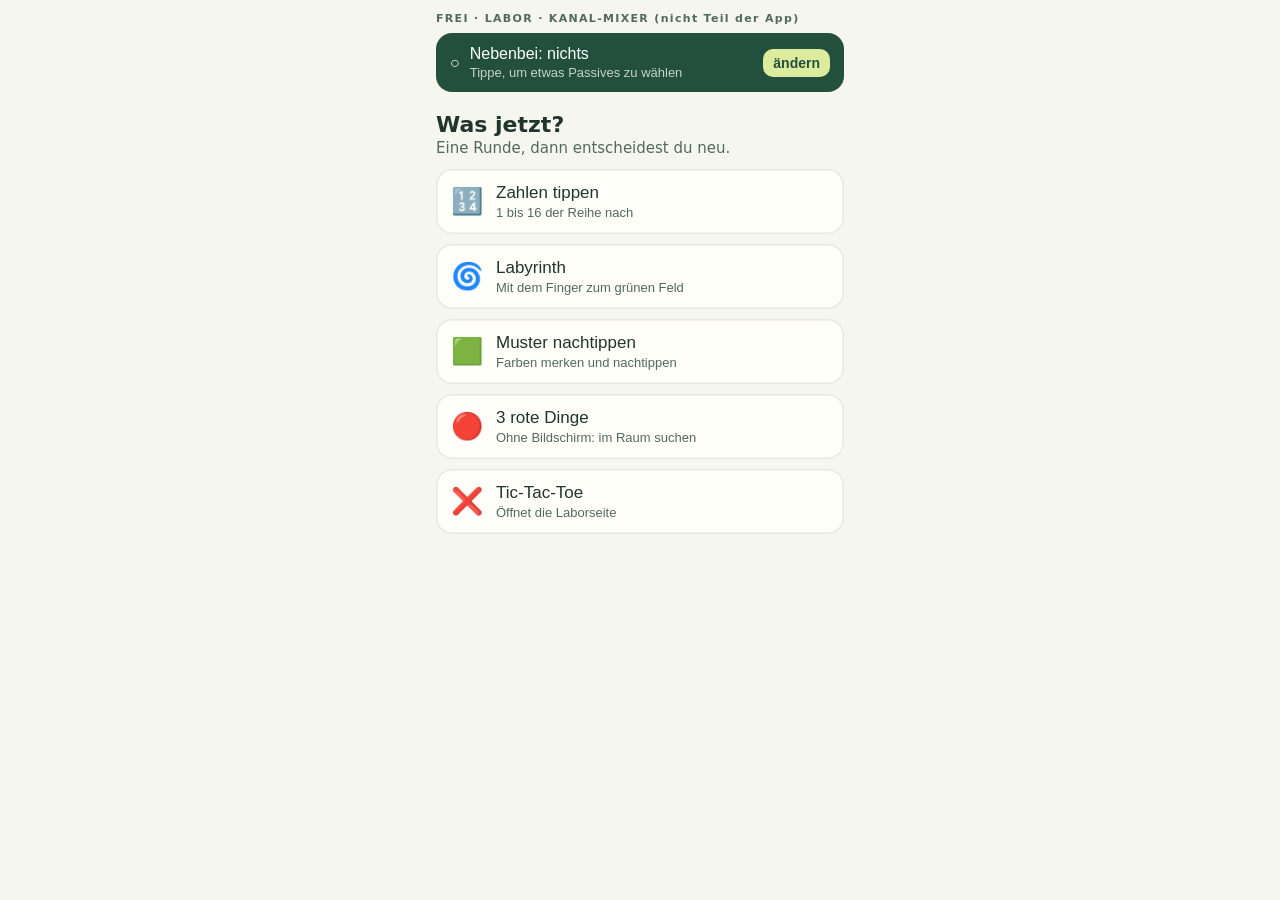
==== lab/mixer.html @ c33e266f "Labor: Kanal-Mixer (passiver Kanal fest wählbar, 4 neue aktive Übungen + Sperrregeln) Co-Authored-By" ====
<!doctype html>
<html lang="de"><head><meta charset="utf-8">
<meta name="viewport" content="width=device-width, initial-scale=1, viewport-fit=cover">
<meta name="theme-color" content="#f5f7ef">
<title>FREI Labor · Kanal-Mixer</title>
<style>
:root{--bg:#f5f7ef;--ink:#1f352d;--muted:#52695e;--primary:#234f3d;--lime:#dceb9d;--surface:#fffef9;--line:#e5e9df}
*{box-sizing:border-box;-webkit-tap-highlight-color:transparent}
html,body{margin:0;background:var(--bg);color:var(--ink);font-family:-apple-system,system-ui,"Segoe UI",sans-serif;overscroll-behavior:none}
main{max-width:440px;margin:0 auto;padding:12px 16px calc(20px + env(safe-area-inset-bottom));min-height:100dvh;display:flex;flex-direction:column}
.note{font-size:11px;letter-spacing:.12em;color:var(--muted);font-weight:600}
.pbar{position:sticky;top:0;z-index:5;background:var(--bg);padding:8px 0 10px}
.pbtn{width:100%;display:flex;align-items:center;gap:10px;border:0;border-radius:16px;background:var(--primary);color:#fff;padding:12px 14px;font-size:16px;text-align:left}
.pbtn .lbl{flex:1}.pbtn .lbl small{display:block;opacity:.75;font-size:13px;margin-top:2px}
.pbtn .chg{background:var(--lime);color:var(--primary);border-radius:10px;padding:6px 10px;font-weight:600;font-size:14px}
h1{font-size:22px;margin:10px 0 2px}
.sub{color:var(--muted);margin:0 0 12px;font-size:15px}
.list{display:grid;gap:10px}
.card{border:0;border-radius:16px;background:var(--surface);box-shadow:inset 0 0 0 1.5px var(--line);padding:14px;text-align:left;font-size:17px;color:var(--ink);display:flex;gap:12px;align-items:center}
.card .ic{font-size:26px;width:34px;text-align:center}.card small{display:block;color:var(--muted);font-size:13px;margin-top:2px}
.card[disabled]{opacity:.4}
.stage{flex:1;display:flex;flex-direction:column}
.grid4{display:grid;grid-template-columns:repeat(4,1fr);gap:8px}
.num{aspect-ratio:1;border:0;border-radius:14px;background:var(--surface);box-shadow:inset 0 0 0 1.5px var(--line);font-size:26px;font-weight:650;color:var(--primary)}
.num.ok{background:var(--lime);color:#7d9a86}
.shake{animation:sh .25s}@keyframes sh{25%{transform:translateX(-4px)}75%{transform:translateX(4px)}}
.maze{display:grid;gap:0;touch-action:none;user-select:none;border-radius:12px;overflow:hidden;background:var(--primary);padding:4px}
.mc{aspect-ratio:1;background:var(--surface)}.mc.w{background:var(--primary)}.mc.g{background:var(--lime)}.mc.p{background:var(--surface);position:relative}
.mc.p::after{content:"";position:absolute;inset:18%;border-radius:50%;background:var(--primary)}.mc.t{background:#eef3e6}
.simon{display:grid;grid-template-columns:1fr 1fr;gap:12px;aspect-ratio:1}
.pad{border:0;border-radius:22px;opacity:.55;transition:opacity .1s,transform .1s}.pad.on{opacity:1;transform:scale(.97)}
.big{font-size:20px;text-align:center;margin:14px 0;min-height:28px}
.actions{display:flex;gap:8px;margin-top:auto;padding-top:14px;flex-wrap:wrap}
.actions button{flex:1;min-width:30%;padding:15px 8px;border-radius:14px;border:0;font-size:16px;font-weight:600}
.pri{background:var(--primary);color:#fff}.sec{background:var(--surface);color:var(--ink);box-shadow:inset 0 0 0 1.5px var(--line)}
.sheet{position:fixed;inset:0;background:rgba(20,40,30,.45);display:none;z-index:20;align-items:flex-end}
.sheet .in{background:var(--bg);width:100%;max-width:440px;margin:0 auto;border-radius:22px 22px 0 0;padding:16px 16px calc(18px + env(safe-area-inset-bottom));max-height:88dvh;overflow:auto}
.sheet h2{margin:4px 0 10px;font-size:19px}
.chips{display:flex;flex-wrap:wrap;gap:8px;margin:8px 0 14px}
.chip{border:0;border-radius:999px;padding:10px 14px;background:var(--surface);box-shadow:inset 0 0 0 1.5px var(--line);font-size:15px;color:var(--ink)}
.chip.on{background:var(--primary);color:#fff;box-shadow:none}
.howto{background:var(--surface);border-radius:14px;padding:12px;box-shadow:inset 0 0 0 1.5px var(--line);font-size:15px;line-height:1.4}
.warn{font-size:13px;color:#8a5a2b;margin-top:6px}
</style></head>
<body><main>
<div class="note">FREI · LABOR · KANAL-MIXER (nicht Teil der App)</div>
<div class="pbar"><button class="pbtn" id="pbtn"><span id="picon">○</span><span class="lbl"><span id="pname">Nebenbei: nichts</span><small id="phow">Tippe, um etwas Passives zu wählen</small></span><span class="chg">ändern</span></button></div>
<div class="stage" id="stage"></div>
</main>

<div class="sheet" id="sheet"><div class="in">
<h2>Was läuft nebenher?</h2>
<div class="chips" id="groups"></div>
<div class="chips" id="items"></div>
<div class="howto" id="howto">Wähle oben eine Gruppe.</div>
<div id="extra"></div>
<div class="actions"><button class="pri" id="sheetok">Fertig</button></div>
</div></div>

<audio id="audio" loop></audio>
<script>
const $=id=>document.getElementById(id);
/* ---------- PASSIV ---------- */
const PASSIVE={
 none:{ic:'○',name:'Nichts',items:{none:{n:'Nichts nebenher',h:'Nur die aktive Übung.'}}},
 ears:{ic:'👂',name:'Ohren',uses:['ears'],items:{
   music:{n:'Eigene Musik',h:'Wähle unten ein Lied von deinem Handy. Es läuft in Schleife.'},
   noise:{n:'Ruhiges Rauschen',h:'Gleichmäßiges, tiefes Rauschen. Lautstärke am Handy einstellen.'},
   story:{n:'Hörgeschichte',h:'Kommt später – Inhalte müssen erst geprüft werden.',na:1}}},
 hand:{ic:'✋',name:'Freie Hand',uses:['hand2'],items:{
   touch:{n:'Etwas abtasten',h:'Nimm etwas aus der Tasche. Fühl: Wo ist es rau, wo glatt, wo kalt?'},
   squeeze:{n:'Kneten / Ball',h:'Etwas Weiches in die Hand und langsam drücken und loslassen.'},
   coin:{n:'Münze/Stift drehen',h:'Münze oder Stift zwischen den Fingern drehen.'},
   tap:{n:'Finger an Daumen',h:'Zeigefinger, Mittelfinger, Ring, Kleiner – nacheinander an den Daumen. Und zurück.'},
   fist:{n:'Faust & lösen',h:'Faust langsam schließen, kurz halten, ganz öffnen.'}}},
 sit:{ic:'🦵',name:'Füße (sitzend)',uses:['legs'],items:{
   heels:{n:'Fersen heben',h:'Fersen hoch, Zehen bleiben am Boden. Langsam runter.'},
   press:{n:'Füße in den Boden',h:'Beide Füße fest in den Boden drücken, 10 Sek. halten, lösen.'},
   toes:{n:'Zehen krallen',h:'Zehen einkrallen, halten, wieder spreizen.'},
   knees:{n:'Knie zusammendrücken',h:'Knie gegeneinander drücken, 10 Sek., lösen.'},
   legs:{n:'Beine strecken',h:'Abwechselnd ein Bein strecken, kurz halten, absetzen.'}}},
 stand:{ic:'🚶',name:'Stehen/Gehen',uses:['walk'],items:{
   pace:{n:'5 vor, 5 zurück',h:'5 Schritte vor, 5 zurück. Nur wenn der Weg frei ist.'},
   rock:{n:'Auf Zehen wippen',h:'Langsam auf die Zehen, wieder runter.'},
   shift:{n:'Gewicht verlagern',h:'Gewicht langsam von links nach rechts.'}}},
 mouth:{ic:'👄',name:'Mund',uses:['mouth'],items:{
   water:{n:'Wasser schluckweise',h:'Kleine Schlucke Wasser, langsam.'},
   gum:{n:'Kaugummi',h:'Kaugummi kauen, bewusst langsam.'}}}
};
let pg='none',pi='none';
/* ---------- AKTIV ---------- */
const ACTIVE=[
 {id:'nums',ic:'🔢',n:'Zahlen tippen',d:'1 bis 16 der Reihe nach',needs:['eyes']},
 {id:'maze',ic:'🌀',n:'Labyrinth',d:'Mit dem Finger zum grünen Feld',needs:['eyes']},
 {id:'simon',ic:'🟩',n:'Muster nachtippen',d:'Farben merken und nachtippen',needs:['eyes','focus']},
 {id:'red',ic:'🔴',n:'3 rote Dinge',d:'Ohne Bildschirm: im Raum suchen',needs:[]},
 {id:'ttt',ic:'❌',n:'Tic-Tac-Toe',d:'Öffnet die Laborseite',needs:['eyes','turns']}
];
function blockedReason(a){
  if(pg==='stand'&&a.needs.includes('eyes')&&!a.needs.includes('turns'))return 'Beim Gehen nicht – zu viel Hinschauen';
  if(pg==='ears'&&pi==='story'&&a.needs.includes('focus'))return 'Nicht mit Hörgeschichte';
  return '';
}
/* ---------- Passiv-Sheet ---------- */
function renderPassive(){
  const g=PASSIVE[pg],it=g.items[pi];
  $('picon').textContent=g.ic;$('pname').textContent='Nebenbei: '+(pg==='none'?'nichts':it.n);
  $('phow').textContent=pg==='none'?'Tippe, um etwas Passives zu wählen':it.h;
}
function renderSheet(){
  $('groups').innerHTML='';Object.entries(PASSIVE).forEach(([k,g])=>{const b=document.createElement('button');b.className='chip'+(k===pg?' on':'');b.textContent=g.ic+' '+g.name;
    b.onclick=()=>{pg=k;pi=Object.keys(g.items).find(x=>!g.items[x].na);applyAudio();renderSheet()};$('groups').appendChild(b)});
  const g=PASSIVE[pg];$('items').innerHTML='';
  Object.entries(g.items).forEach(([k,it])=>{const b=document.createElement('button');b.className='chip'+(k===pi?' on':'');b.textContent=it.n;b.disabled=!!it.na;if(it.na)b.style.opacity=.4;
    b.onclick=()=>{pi=k;applyAudio();renderSheet()};$('items').appendChild(b)});
  $('howto').textContent=g.items[pi].h;
  const ex=$('extra');ex.innerHTML='';
  if(pg==='ears'&&pi==='music'){const f=document.createElement('input');f.type='file';f.accept='audio/*';f.style.marginTop='10px';
    f.onchange=()=>{if(f.files[0]){const a=$('audio');a.src=URL.createObjectURL(f.files[0]);a.play().catch(()=>{})}};ex.appendChild(f)}
  if(pg==='stand')ex.innerHTML='<div class="warn">Beim Gehen sind nur Übungen ohne Dauer-Hinschauen frei.</div>';
  renderPassive();
}
$('pbtn').onclick=()=>{renderSheet();$('sheet').style.display='flex'};
$('sheetok').onclick=()=>{$('sheet').style.display='none';showMenu()};
$('sheet').onclick=e=>{if(e.target.id==='sheet')$('sheetok').onclick()};
/* Rauschen per WebAudio */
let actx,noiseNode;
function applyAudio(){
  const a=$('audio');if(!(pg==='ears'&&pi==='music'))a.pause();
  if(pg==='ears'&&pi==='noise'){if(!actx)actx=new (window.AudioContext||window.webkitAudioContext)();
    if(!noiseNode){const len=actx.sampleRate*4,buf=actx.createBuffer(1,len,actx.sampleRate),d=buf.getChannelData(0);let last=0;
      for(let i=0;i<len;i++){const w=Math.random()*2-1;last=(last+0.02*w)/1.02;d[i]=last*3.2}
      noiseNode=actx.createBufferSource();noiseNode.buffer=buf;noiseNode.loop=true;const gn=actx.createGain();gn.gain.value=.5;noiseNode.connect(gn).connect(actx.destination);noiseNode.start()}
    actx.resume()}
  else if(noiseNode){noiseNode.stop();noiseNode=null}
}
/* ---------- Aktiv: Menü & Runden ---------- */
const stage=$('stage');let cur=null;
function showMenu(){cur=null;stage.innerHTML='<h1>Was jetzt?</h1><p class="sub">Eine Runde, dann entscheidest du neu.</p><div class="list" id="alist"></div>';
  ACTIVE.forEach(a=>{const r=blockedReason(a),b=document.createElement('button');b.className='card';b.disabled=!!r;
    b.innerHTML=`<span class="ic">${a.ic}</span><span>${a.n}<small>${r||a.d}</small></span>`;b.onclick=()=>run(a.id);$('alist').appendChild(b)})}
function endRound(text){const act=document.createElement('div');stage.querySelector('.big').textContent=text;
  act.className='actions';act.innerHTML='<button class="sec" id="e1">Reicht</button><button class="sec" id="e2">Was anderes</button><button class="pri" id="e3">Noch eine Runde</button>';
  stage.appendChild(act);$('e1').onclick=()=>{stage.innerHTML='<div class="big" style="margin:auto">Okay. Gut, dass du hier warst.</div>'};$('e2').onclick=showMenu;$('e3').onclick=()=>run(cur)}
function head(t,s){stage.innerHTML=`<h1>${t}</h1><p class="sub">${s}</p>`}
function run(id){cur=id;({nums,maze,simon,red,ttt})[id]()}
/* Zahlen 1-16 */
function nums(){head('Zahlen tippen','Tippe 1 bis 16 der Reihe nach. Ohne Zeitdruck.');
  const g=document.createElement('div');g.className='grid4';const arr=[...Array(16)].map((_,i)=>i+1).sort(()=>Math.random()-.5);let next=1;
  arr.forEach(n=>{const b=document.createElement('button');b.className='num';b.textContent=n;b.onclick=()=>{if(n===next){b.classList.add('ok');next++;if(next>16)endRound('Geschafft.')}else{b.classList.remove('shake');void b.offsetWidth;b.classList.add('shake')}};g.appendChild(b)});
  stage.appendChild(g);const m=document.createElement('div');m.className='big';stage.appendChild(m)}
/* Labyrinth */
function maze(){head('Labyrinth','Zieh den Punkt mit dem Finger zum grünen Feld.');
  const W=9,H=11,cells=Array(W*H).fill(1),idx=(x,y)=>y*W+x;
  (function carve(x,y){cells[idx(x,y)]=0;[[2,0],[-2,0],[0,2],[0,-2]].sort(()=>Math.random()-.5).forEach(([dx,dy])=>{const nx=x+dx,ny=y+dy;if(nx>0&&ny>0&&nx<W-1&&ny<H-1&&cells[idx(nx,ny)]){cells[idx(x+dx/2,y+dy/2)]=0;carve(nx,ny)}})})(1,1);
  const goal=idx(W-2,H-2);let pos=idx(1,1);const el=document.createElement('div');el.className='maze';el.style.gridTemplateColumns=`repeat(${W},1fr)`;
  const draw=()=>{el.innerHTML='';cells.forEach((c,i)=>{const d=document.createElement('div');d.className='mc'+(c?' w':'')+(i===goal?' g':'')+(i===pos?' p':'');d.dataset.i=i;el.appendChild(d)})};draw();
  let done=false;const tryMove=t=>{if(done||!t||t.dataset.i===undefined)return;const i=+t.dataset.i,dx=Math.abs(i%W-pos%W),dy=Math.abs(((i/W)|0)-((pos/W)|0));
    if(!cells[i]&&dx+dy===1){pos=i;draw();if(pos===goal){done=true;endRound('Angekommen.')}}};
  el.addEventListener('pointerdown',e=>{el.setPointerCapture(e.pointerId);tryMove(document.elementFromPoint(e.clientX,e.clientY))});
  el.addEventListener('pointermove',e=>{if(e.buttons||e.pointerType==='touch')tryMove(document.elementFromPoint(e.clientX,e.clientY))});
  stage.appendChild(el);const m=document.createElement('div');m.className='big';stage.appendChild(m)}
/* Muster nachtippen */
function simon(){head('Muster nachtippen','Schau zu, dann tippe die Farben in derselben Reihenfolge.');
  const cols=['#3f8f6b','#d9b44a','#c96a5a','#5a7fc9'],box=document.createElement('div');box.className='simon';const pads=cols.map((c,i)=>{const b=document.createElement('button');b.className='pad';b.style.background=c;box.appendChild(b);return b});
  stage.appendChild(box);const m=document.createElement('div');m.className='big';stage.appendChild(m);
  let seq=[],inp=0,lock=true,len=3;const flash=(i,ms=420)=>new Promise(r=>{pads[i].classList.add('on');setTimeout(()=>{pads[i].classList.remove('on');setTimeout(r,180)},ms)});
  const show=async()=>{lock=true;m.textContent='Schau zu …';await new Promise(r=>setTimeout(r,500));for(const i of seq)await flash(i);m.textContent='Du bist dran.';inp=0;lock=false};
  const newSeq=()=>{seq=[...Array(len)].map(()=>Math.floor(Math.random()*4));show()};
  pads.forEach((p,i)=>p.onclick=async()=>{if(lock)return;flash(i,200);if(i!==seq[inp]){lock=true;m.textContent='Fast. Nochmal dasselbe.';setTimeout(show,900);return}
    if(++inp===seq.length){lock=true;if(len>=5){endRound('Schön gemerkt.')}else{len++;m.textContent='Gut. Eins mehr.';setTimeout(newSeq,800)}}});
  newSeq()}
/* 3 rote Dinge */
function red(){const colors=['rote','blaue','grüne','runde','eckige'];const c=colors[Math.floor(Math.random()*colors.length)];
  head(`3 ${c} Dinge`,'Leg das Handy kurz weg. Schau dich um und finde drei.');
  const g=document.createElement('div');g.className='list';let n=0;
  [1,2,3].forEach(k=>{const b=document.createElement('button');b.className='card';b.innerHTML=`<span class="ic">○</span><span>Ding ${k}</span>`;b.onclick=()=>{if(b.dataset.ok)return;b.dataset.ok=1;b.querySelector('.ic').textContent='✓';if(++n===3)endRound('Alle drei gefunden.')};g.appendChild(b)});
  stage.appendChild(g);const m=document.createElement('div');m.className='big';stage.appendChild(m)}
function ttt(){location.href='tictactoe.html'}
renderPassive();showMenu();
</script></body></html>
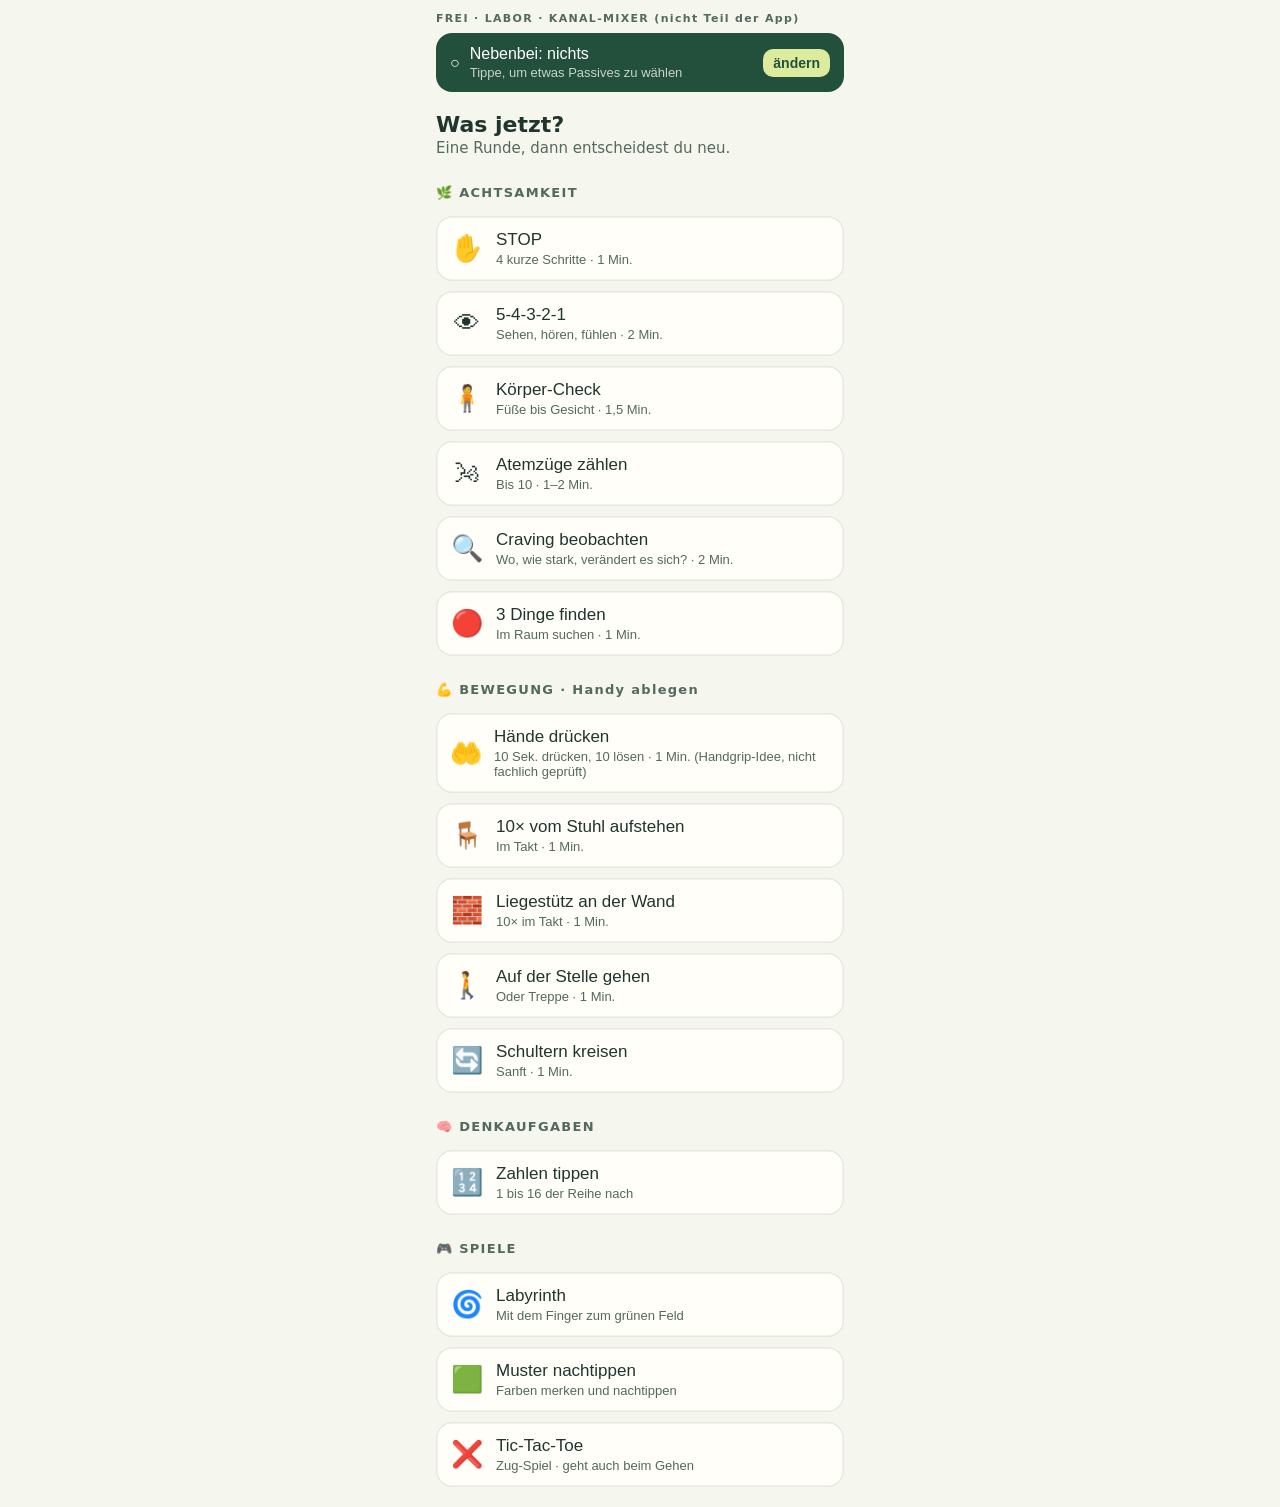
==== commit 635a0925: "Labor-Mixer: 4 Richtungen, Achtsamkeit (6) + Bewegung (5) mit Ton-Takt, Atem-Ton, Kanal-Regeln Co-Au" ====
--- a/lab/mixer.html
+++ b/lab/mixer.html
@@ -33,6 +33,12 @@
 .actions{display:flex;gap:8px;margin-top:auto;padding-top:14px;flex-wrap:wrap}
 .actions button{flex:1;min-width:30%;padding:15px 8px;border-radius:14px;border:0;font-size:16px;font-weight:600}
 .pri{background:var(--primary);color:#fff}.sec{background:var(--surface);color:var(--ink);box-shadow:inset 0 0 0 1.5px var(--line)}
+.sec-h{font-size:13px;letter-spacing:.1em;color:var(--muted);font-weight:700;margin:16px 0 6px}
+.pace{flex:1;display:flex;flex-direction:column;align-items:center;justify-content:center;text-align:center;border-radius:22px;background:var(--primary);color:#fff;padding:20px;min-height:52dvh}
+.pace .t{font-size:46px;font-weight:700;line-height:1.1}.pace .c{font-size:80px;font-weight:700;margin-top:10px;font-variant-numeric:tabular-nums}.pace .s{opacity:.75;margin-top:8px;font-size:16px}
+.step{flex:1;display:flex;flex-direction:column;justify-content:center;text-align:center;font-size:26px;line-height:1.3;padding:10px}
+.step small{display:block;font-size:16px;color:var(--muted);margin-top:12px}
+.tapbig{width:100%;aspect-ratio:1.6;border:0;border-radius:22px;background:var(--lime);color:var(--primary);font-size:64px;font-weight:700}
 .sheet{position:fixed;inset:0;background:rgba(20,40,30,.45);display:none;z-index:20;align-items:flex-end}
 .sheet .in{background:var(--bg);width:100%;max-width:440px;margin:0 auto;border-radius:22px 22px 0 0;padding:16px 16px calc(18px + env(safe-area-inset-bottom));max-height:88dvh;overflow:auto}
 .sheet h2{margin:4px 0 10px;font-size:19px}
@@ -66,6 +72,7 @@
  ears:{ic:'👂',name:'Ohren',uses:['ears'],items:{
    music:{n:'Eigene Musik',h:'Wähle unten ein Lied von deinem Handy. Es läuft in Schleife.'},
    noise:{n:'Ruhiges Rauschen',h:'Gleichmäßiges, tiefes Rauschen. Lautstärke am Handy einstellen.'},
+   breath:{n:'Atem-Ton',h:'Ein Klang wird lauter (einatmen) und leiser (ausatmen). Einfach mitatmen, nicht hinschauen.'},
    story:{n:'Hörgeschichte',h:'Kommt später – Inhalte müssen erst geprüft werden.',na:1}}},
  hand:{ic:'✋',name:'Freie Hand',uses:['hand2'],items:{
    touch:{n:'Etwas abtasten',h:'Nimm etwas aus der Tasche. Fühl: Wo ist es rau, wo glatt, wo kalt?'},
@@ -89,16 +96,29 @@
 };
 let pg='none',pi='none';
 /* ---------- AKTIV ---------- */
+const DIRS={achts:'🌿 ACHTSAMKEIT',beweg:'💪 BEWEGUNG · Handy ablegen',denk:'🧠 DENKAUFGABEN',spiel:'🎮 SPIELE'};
 const ACTIVE=[
- {id:'nums',ic:'🔢',n:'Zahlen tippen',d:'1 bis 16 der Reihe nach',needs:['eyes']},
- {id:'maze',ic:'🌀',n:'Labyrinth',d:'Mit dem Finger zum grünen Feld',needs:['eyes']},
- {id:'simon',ic:'🟩',n:'Muster nachtippen',d:'Farben merken und nachtippen',needs:['eyes','focus']},
- {id:'red',ic:'🔴',n:'3 rote Dinge',d:'Ohne Bildschirm: im Raum suchen',needs:[]},
- {id:'ttt',ic:'❌',n:'Tic-Tac-Toe',d:'Öffnet die Laborseite',needs:['eyes','turns']}
+ {id:'stop',dir:'achts',ic:'✋',n:'STOP',d:'4 kurze Schritte · 1 Min.'},
+ {id:'sense',dir:'achts',ic:'👁',n:'5-4-3-2-1',d:'Sehen, hören, fühlen · 2 Min.'},
+ {id:'body',dir:'achts',ic:'🧍',n:'Körper-Check',d:'Füße bis Gesicht · 1,5 Min.'},
+ {id:'count',dir:'achts',ic:'🌬',n:'Atemzüge zählen',d:'Bis 10 · 1–2 Min.'},
+ {id:'watch',dir:'achts',ic:'🔍',n:'Craving beobachten',d:'Wo, wie stark, verändert es sich? · 2 Min.'},
+ {id:'red',dir:'achts',ic:'🔴',n:'3 Dinge finden',d:'Im Raum suchen · 1 Min.'},
+ {id:'press',dir:'beweg',ic:'🤲',n:'Hände drücken',d:'10 Sek. drücken, 10 lösen · 1 Min. (Handgrip-Idee, nicht fachlich geprüft)'},
+ {id:'chair',dir:'beweg',ic:'🪑',n:'10× vom Stuhl aufstehen',d:'Im Takt · 1 Min.'},
+ {id:'wall',dir:'beweg',ic:'🧱',n:'Liegestütz an der Wand',d:'10× im Takt · 1 Min.'},
+ {id:'march',dir:'beweg',ic:'🚶',n:'Auf der Stelle gehen',d:'Oder Treppe · 1 Min.'},
+ {id:'shoulder',dir:'beweg',ic:'🔄',n:'Schultern kreisen',d:'Sanft · 1 Min.'},
+ {id:'nums',dir:'denk',ic:'🔢',n:'Zahlen tippen',d:'1 bis 16 der Reihe nach'},
+ {id:'maze',dir:'spiel',ic:'🌀',n:'Labyrinth',d:'Mit dem Finger zum grünen Feld'},
+ {id:'simon',dir:'spiel',ic:'🟩',n:'Muster nachtippen',d:'Farben merken und nachtippen'},
+ {id:'ttt',dir:'spiel',ic:'❌',n:'Tic-Tac-Toe',d:'Zug-Spiel · geht auch beim Gehen',turns:1}
 ];
 function blockedReason(a){
-  if(pg==='stand'&&a.needs.includes('eyes')&&!a.needs.includes('turns'))return 'Beim Gehen nicht – zu viel Hinschauen';
-  if(pg==='ears'&&pi==='story'&&a.needs.includes('focus'))return 'Nicht mit Hörgeschichte';
+  const ears=pg==='ears';
+  if(a.dir==='beweg'&&pg!=='none'&&!(ears&&(pi==='music'||pi==='noise')))return 'Hier passt nebenbei nur Musik oder Rauschen';
+  if(a.dir==='denk'&&(pg==='stand'||(ears&&pi==='story')))return pg==='stand'?'Nicht beim Gehen':'Nicht mit Hörbuch';
+  if(a.dir==='spiel'&&pg==='stand'&&!a.turns)return 'Beim Gehen nur Zug-Spiele';
   return '';
 }
 /* ---------- Passiv-Sheet ---------- */
@@ -123,27 +143,64 @@
 $('pbtn').onclick=()=>{renderSheet();$('sheet').style.display='flex'};
 $('sheetok').onclick=()=>{$('sheet').style.display='none';showMenu()};
 $('sheet').onclick=e=>{if(e.target.id==='sheet')$('sheetok').onclick()};
-/* Rauschen per WebAudio */
-let actx,noiseNode;
+/* Audio */
+let actx,noiseNode,noiseGain,breathNode;
+const ctx=()=>{if(!actx)actx=new (window.AudioContext||window.webkitAudioContext)();actx.resume();return actx};
+function beep(f=660,ms=160){try{const c=ctx(),o=c.createOscillator(),g=c.createGain();o.frequency.value=f;g.gain.setValueAtTime(.0001,c.currentTime);g.gain.exponentialRampToValueAtTime(.25,c.currentTime+.02);g.gain.exponentialRampToValueAtTime(.0001,c.currentTime+ms/1000);o.connect(g).connect(c.destination);o.start();o.stop(c.currentTime+ms/1000+.05)}catch(e){}}
+function duck(on){$('audio').volume=on?.12:1;if(noiseGain)noiseGain.gain.value=on?.08:.5}
 function applyAudio(){
   const a=$('audio');if(!(pg==='ears'&&pi==='music'))a.pause();
   if(pg==='ears'&&pi==='noise'){if(!actx)actx=new (window.AudioContext||window.webkitAudioContext)();
-    if(!noiseNode){const len=actx.sampleRate*4,buf=actx.createBuffer(1,len,actx.sampleRate),d=buf.getChannelData(0);let last=0;
+    if(!noiseNode){noiseGain=actx.createGain();noiseGain.gain.value=.5;const len=actx.sampleRate*4,buf=actx.createBuffer(1,len,actx.sampleRate),d=buf.getChannelData(0);let last=0;
       for(let i=0;i<len;i++){const w=Math.random()*2-1;last=(last+0.02*w)/1.02;d[i]=last*3.2}
-      noiseNode=actx.createBufferSource();noiseNode.buffer=buf;noiseNode.loop=true;const gn=actx.createGain();gn.gain.value=.5;noiseNode.connect(gn).connect(actx.destination);noiseNode.start()}
+      noiseNode=actx.createBufferSource();noiseNode.buffer=buf;noiseNode.loop=true;noiseNode.connect(noiseGain).connect(actx.destination);noiseNode.start()}
     actx.resume()}
   else if(noiseNode){noiseNode.stop();noiseNode=null}
+  if(pg==='ears'&&pi==='breath'){if(!breathNode){const c=ctx(),o=c.createOscillator(),g=c.createGain(),l=c.createOscillator(),lg=c.createGain();
+      o.frequency.value=196;g.gain.value=.12;l.frequency.value=1/10;lg.gain.value=.11;l.connect(lg).connect(g.gain);o.connect(g).connect(c.destination);o.start();l.start();breathNode=[o,l]}}
+  else if(breathNode){breathNode.forEach(n=>n.stop());breathNode=null}
 }
 /* ---------- Aktiv: Menü & Runden ---------- */
 const stage=$('stage');let cur=null;
-function showMenu(){cur=null;stage.innerHTML='<h1>Was jetzt?</h1><p class="sub">Eine Runde, dann entscheidest du neu.</p><div class="list" id="alist"></div>';
-  ACTIVE.forEach(a=>{const r=blockedReason(a),b=document.createElement('button');b.className='card';b.disabled=!!r;
-    b.innerHTML=`<span class="ic">${a.ic}</span><span>${a.n}<small>${r||a.d}</small></span>`;b.onclick=()=>run(a.id);$('alist').appendChild(b)})}
+function showMenu(){if(typeof clearT==='function')clearT();cur=null;stage.innerHTML='<h1>Was jetzt?</h1><p class="sub">Eine Runde, dann entscheidest du neu.</p><div class="list" id="alist"></div>';
+  Object.entries(DIRS).forEach(([dk,dn])=>{const h=document.createElement('div');h.className='sec-h';h.textContent=dn;$('alist').appendChild(h);
+  ACTIVE.filter(a=>a.dir===dk).forEach(a=>{const r=blockedReason(a),b=document.createElement('button');b.className='card';b.disabled=!!r;
+    b.innerHTML=`<span class="ic">${a.ic}</span><span>${a.n}<small>${r||a.d}</small></span>`;b.onclick=()=>run(a.id);$('alist').appendChild(b)})})}
 function endRound(text){const act=document.createElement('div');stage.querySelector('.big').textContent=text;
   act.className='actions';act.innerHTML='<button class="sec" id="e1">Reicht</button><button class="sec" id="e2">Was anderes</button><button class="pri" id="e3">Noch eine Runde</button>';
   stage.appendChild(act);$('e1').onclick=()=>{stage.innerHTML='<div class="big" style="margin:auto">Okay. Gut, dass du hier warst.</div>'};$('e2').onclick=showMenu;$('e3').onclick=()=>run(cur)}
 function head(t,s){stage.innerHTML=`<h1>${t}</h1><p class="sub">${s}</p>`}
-function run(id){cur=id;({nums,maze,simon,red,ttt})[id]()}
+let timers=[];const clearT=()=>{timers.forEach(clearTimeout);timers=[];duck(false)};
+function run(id){clearT();cur=id;({nums,maze,simon,red,ttt,stop,sense,body,count,watch,press,chair,wall,march,shoulder})[id]()}
+function steps(list,endText){/* list: [{t,s,sec?}] – sec: auto weiter, sonst Knopf */let i=0;const box=document.createElement('div');box.className='step';stage.appendChild(box);
+  const m=document.createElement('div');m.className='big';const act=document.createElement('div');act.className='actions';act.innerHTML='<button class="pri" id="nx">Weiter</button>';stage.appendChild(m);stage.appendChild(act);
+  const show=()=>{clearT();if(i>=list.length){act.remove();box.innerHTML='';return endRound(endText)}const st=list[i];if(st.duck)duck(true);
+    box.innerHTML=st.t+(st.s?'<small>'+st.s+'</small>':'');if(st.sec)timers.push(setTimeout(()=>{i++;show()},st.sec*1000))};
+  $('nx').onclick=()=>{i++;show()};show()}
+function pacer(title,seq,rounds,endText){/* seq: [{t,sec}] */const box=document.createElement('div');box.className='pace';box.innerHTML='<div class="t"></div><div class="c"></div><div class="s"></div>';
+  stage.appendChild(box);const m=document.createElement('div');m.className='big';stage.appendChild(m);const act=document.createElement('div');act.className='actions';act.innerHTML='<button class="sec" id="pstop">Stopp</button>';stage.appendChild(act);
+  let r=0,k=0,left=0;const tick=()=>{if(left<=0){if(k>=seq.length){k=0;r++}if(r>=rounds){act.remove();box.querySelector('.t').textContent='Fertig';box.querySelector('.c').textContent='✓';return endRound(endText)}
+      left=seq[k].sec;box.querySelector('.t').textContent=seq[k].t;beep(k%2?440:660);k++}
+    box.querySelector('.c').textContent=left;box.querySelector('.s').textContent=rounds>1?('Runde '+(r+1)+' von '+rounds):'';left--;timers.push(setTimeout(tick,1000))};
+  $('pstop').onclick=()=>{clearT();showMenu()};tick()}
+/* --- Achtsamkeit --- */
+function stop(){head('STOP','Vier kleine Schritte.');steps([{t:'<b>S</b>topp.<br>Halte kurz inne.'},{t:'<b>T</b>ief atmen.<br>Einmal langsam ein … und aus.'},{t:'<b>O</b>ffen wahrnehmen.<br>Was spürst du gerade im Körper?'},{t:'<b>P</b>lan.<br>Was machst du als Nächstes?'}],'Gut gemacht.')}
+function sense(){head('5-4-3-2-1','Tippe weiter, wenn du soweit bist.');steps([{t:'Finde <b>5 Dinge</b>, die du siehst.'},{t:'Finde <b>4 Dinge</b>, die du hörst.',s:'Die Musik ist kurz leiser.',duck:1},{t:'Finde <b>3 Dinge</b>, die du fühlst.',s:'Stoff, Boden, Luft …'},{t:'Finde <b>2 Dinge</b>, die du riechst.'},{t:'Finde <b>1 Ding</b>, das du schmeckst.'}],'Wieder ganz da.')}
+function body(){head('Körper-Check','Wandert von allein weiter. Augen dürfen zu.');steps([{t:'Spür deine <b>Füße</b>.',sec:15},{t:'Deine <b>Beine</b>.',sec:15},{t:'Deine <b>Hände</b>.',sec:15},{t:'Deine <b>Schultern</b>.<br>Lass sie sinken.',sec:15},{t:'Dein <b>Gesicht</b>.<br>Kiefer locker.',sec:15},{t:'Und dein <b>Atem</b>.',sec:15}],'Fertig.')}
+function count(){head('Atemzüge zählen','Tippe bei jedem Ausatmen.');let n=0;const b=document.createElement('button');b.className='tapbig';b.textContent='0';stage.appendChild(b);const m=document.createElement('div');m.className='big';stage.appendChild(m);
+  b.onclick=()=>{if(n>=10)return;b.textContent=++n;if(n===10){b.disabled=true;endRound('Zehn ruhige Atemzüge.')}}}
+function watch(){head('Craving beobachten','Nur hinschauen. Nichts wegmachen.');
+  const q=(t,opts,cb)=>{const w=document.createElement('div');w.innerHTML='<div class="step" style="flex:none;font-size:22px">'+t+'</div>';const c=document.createElement('div');c.className='chips';c.style.justifyContent='center';
+    opts.forEach(o=>{const b=document.createElement('button');b.className='chip';b.textContent=o;b.onclick=()=>{w.remove();cb(o)};c.appendChild(b)});w.appendChild(c);stage.appendChild(w)};
+  q('Wo spürst du es?',['Brust','Bauch','Mund','Hände','Kopf','Weiß nicht'],()=>q('Wie stark gerade?',['schwach','mittel','stark'],()=>{
+    const w=document.createElement('div');w.className='step';w.innerHTML='Bleib 30 Sekunden einfach dabei.<br>Schau, ob es sich bewegt.<small id="wc">30</small>';stage.appendChild(w);let l=30;
+    const t=()=>{if(--l<=0){w.remove();q('Und jetzt?',['schwächer','gleich','stärker'],()=>{const m=document.createElement('div');m.className='big';stage.appendChild(m);endRound('Danke fürs Hinschauen.')});return}$('wc').textContent=l;timers.push(setTimeout(t,1000))};timers.push(setTimeout(t,1000))}))}
+/* --- Bewegung --- */
+function press(){head('Hände drücken','Handy ablegen. Der Ton sagt dir den Wechsel.');pacer('',[{t:'Drücken',sec:10},{t:'Lösen',sec:10}],3,'Eine Runde geschafft.')}
+function chair(){head('Vom Stuhl aufstehen','Handy ablegen. Bei jedem Ton: hoch oder runter.');pacer('',[{t:'Hoch',sec:3},{t:'Hinsetzen',sec:3}],10,'Zehn Mal. Stark.')}
+function wall(){head('Liegestütz an der Wand','Hände an die Wand, Schritt zurück. Im Takt.');pacer('',[{t:'Zur Wand',sec:3},{t:'Wegdrücken',sec:3}],10,'Zehn Mal geschafft.')}
+function march(){head('Auf der Stelle gehen','Oder Treppe. Handy in die Tasche – der Ton zählt mit.');pacer('',[{t:'Gehen',sec:15},{t:'Weiter',sec:15}],2,'Eine Minute bewegt.')}
+function shoulder(){head('Schultern kreisen','Langsam und groß.');pacer('',[{t:'Nach vorne',sec:30},{t:'Nach hinten',sec:30}],1,'Locker.')}
 /* Zahlen 1-16 */
 function nums(){head('Zahlen tippen','Tippe 1 bis 16 der Reihe nach. Ohne Zeitdruck.');
   const g=document.createElement('div');g.className='grid4';const arr=[...Array(16)].map((_,i)=>i+1).sort(()=>Math.random()-.5);let next=1;
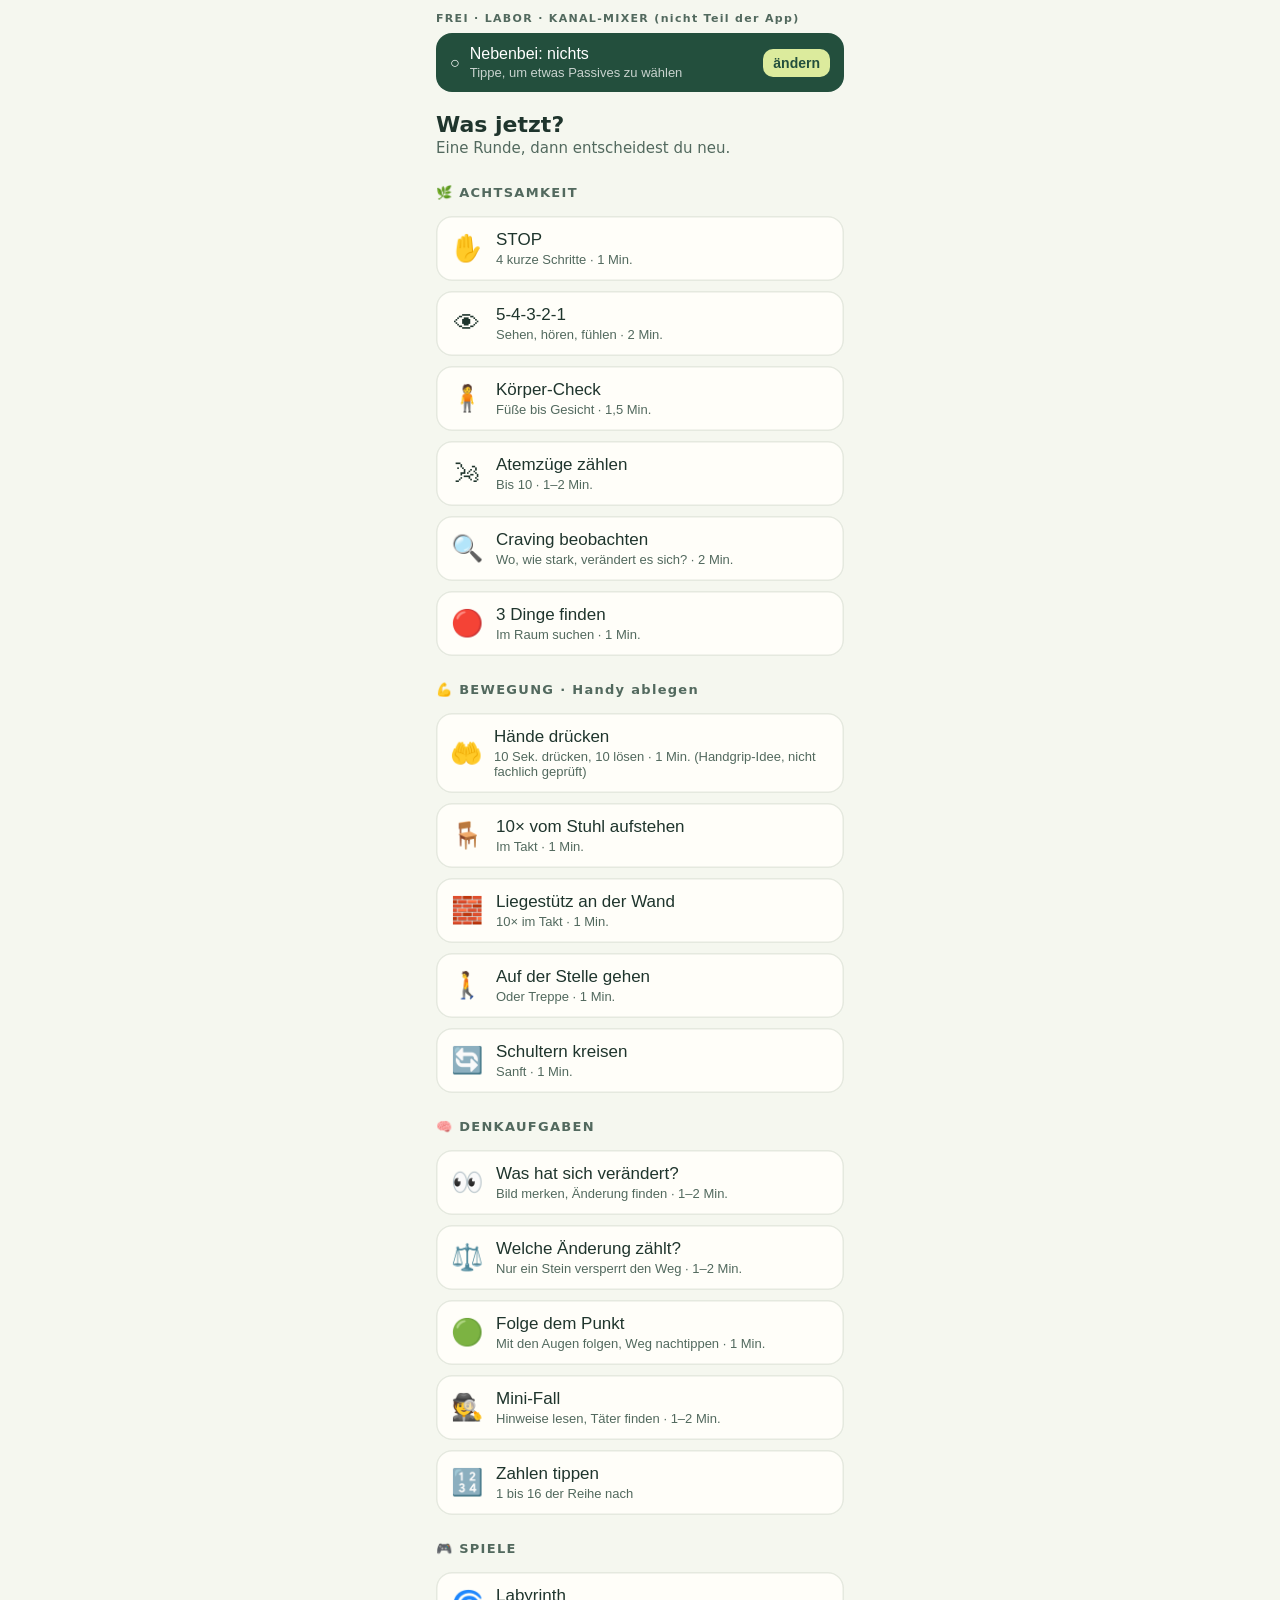
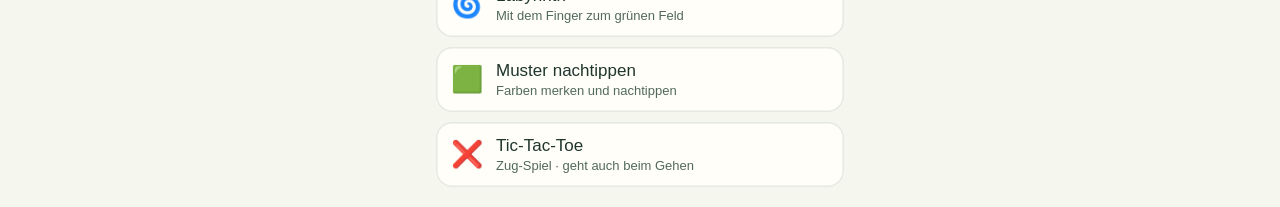
==== commit e28ffafd: "Labor-Mixer: 4 Rätsel-Delta-Denkaufgaben (Veränderung, Welche Änderung zählt, Folge dem Punkt, Mini-" ====
--- a/lab/mixer.html
+++ b/lab/mixer.html
@@ -109,6 +109,10 @@
  {id:'wall',dir:'beweg',ic:'🧱',n:'Liegestütz an der Wand',d:'10× im Takt · 1 Min.'},
  {id:'march',dir:'beweg',ic:'🚶',n:'Auf der Stelle gehen',d:'Oder Treppe · 1 Min.'},
  {id:'shoulder',dir:'beweg',ic:'🔄',n:'Schultern kreisen',d:'Sanft · 1 Min.'},
+ {id:'diff',dir:'denk',ic:'👀',n:'Was hat sich verändert?',d:'Bild merken, Änderung finden · 1–2 Min.'},
+ {id:'delta',dir:'denk',ic:'⚖️',n:'Welche Änderung zählt?',d:'Nur ein Stein versperrt den Weg · 1–2 Min.'},
+ {id:'follow',dir:'denk',ic:'🟢',n:'Folge dem Punkt',d:'Mit den Augen folgen, Weg nachtippen · 1 Min.'},
+ {id:'case',dir:'denk',ic:'🕵️',n:'Mini-Fall',d:'Hinweise lesen, Täter finden · 1–2 Min.'},
  {id:'nums',dir:'denk',ic:'🔢',n:'Zahlen tippen',d:'1 bis 16 der Reihe nach'},
  {id:'maze',dir:'spiel',ic:'🌀',n:'Labyrinth',d:'Mit dem Finger zum grünen Feld'},
  {id:'simon',dir:'spiel',ic:'🟩',n:'Muster nachtippen',d:'Farben merken und nachtippen'},
@@ -171,7 +175,7 @@
   stage.appendChild(act);$('e1').onclick=()=>{stage.innerHTML='<div class="big" style="margin:auto">Okay. Gut, dass du hier warst.</div>'};$('e2').onclick=showMenu;$('e3').onclick=()=>run(cur)}
 function head(t,s){stage.innerHTML=`<h1>${t}</h1><p class="sub">${s}</p>`}
 let timers=[];const clearT=()=>{timers.forEach(clearTimeout);timers=[];duck(false)};
-function run(id){clearT();cur=id;({nums,maze,simon,red,ttt,stop,sense,body,count,watch,press,chair,wall,march,shoulder})[id]()}
+function run(id){clearT();cur=id;({nums,maze,simon,red,ttt,diff,delta,follow,case:caseG,stop,sense,body,count,watch,press,chair,wall,march,shoulder})[id]()}
 function steps(list,endText){/* list: [{t,s,sec?}] – sec: auto weiter, sonst Knopf */let i=0;const box=document.createElement('div');box.className='step';stage.appendChild(box);
   const m=document.createElement('div');m.className='big';const act=document.createElement('div');act.className='actions';act.innerHTML='<button class="pri" id="nx">Weiter</button>';stage.appendChild(m);stage.appendChild(act);
   const show=()=>{clearT();if(i>=list.length){act.remove();box.innerHTML='';return endRound(endText)}const st=list[i];if(st.duck)duck(true);
@@ -233,6 +237,112 @@
   const g=document.createElement('div');g.className='list';let n=0;
   [1,2,3].forEach(k=>{const b=document.createElement('button');b.className='card';b.innerHTML=`<span class="ic">○</span><span>Ding ${k}</span>`;b.onclick=()=>{if(b.dataset.ok)return;b.dataset.ok=1;b.querySelector('.ic').textContent='✓';if(++n===3)endRound('Alle drei gefunden.')};g.appendChild(b)});
   stage.appendChild(g);const m=document.createElement('div');m.className='big';stage.appendChild(m)}
+/* ===== DENKAUFGABEN (Rätsel-Delta) ===== */
+const LV={diff:1,delta:1,follow:1,case:1};const streak={};
+function adapt(id,ok){const s=streak[id]||{w:0,l:0};if(ok){s.w++;s.l=0;if(s.w>=2){LV[id]=Math.min(5,LV[id]+1);s.w=0}}else{s.l++;s.w=0;if(s.l>=2){LV[id]=Math.max(1,LV[id]-1);s.l=0}}streak[id]=s}
+const R=n=>Math.floor(Math.random()*n),pick=a=>a[R(a.length)],shuffle=a=>{for(let i=a.length-1;i>0;i--){const j=R(i+1);[a[i],a[j]]=[a[j],a[i]]}return a};
+function series(id,title,sub,n,one){head(title,sub);const area=document.createElement('div');area.className='stage';stage.appendChild(area);
+  const m=document.createElement('div');m.className='big';stage.appendChild(m);let k=0;
+  const next=()=>{if(k>=n){area.remove();return endRound('Runde geschafft.')}k++;area.innerHTML='';m.textContent='';one(area,m,ok=>{adapt(id,ok);timers.push(setTimeout(next,ok?900:1600))})};next()}
+const css=document.createElement('style');css.textContent=`
+.dg{display:grid;gap:6px;width:100%;margin:0 auto}.dc{aspect-ratio:1;border:0;border-radius:12px;background:var(--surface);box-shadow:inset 0 0 0 1.5px var(--line);display:flex;align-items:center;justify-content:center;padding:6px;position:relative}
+.dc svg{width:78%;height:78%}.dc.hit{background:var(--lime)}.dc.miss{background:#f3d9cf}.dc.wall{background:var(--primary);box-shadow:none}.dc.s,.dc.z{font-size:22px}
+.dc .badge{position:absolute;inset:16%;border-radius:50%;background:#d9b44a;color:#fff;font-weight:700;font-size:20px;display:flex;align-items:center;justify-content:center}
+.dc.dot::after{content:"";position:absolute;inset:24%;border-radius:50%;background:var(--primary)}
+.dc.path{background:#e9f1dc}.dc.stone{background:#8a8f86}
+.sus{display:grid;gap:8px}.susc{display:flex;align-items:center;gap:12px;border:0;border-radius:16px;background:var(--surface);box-shadow:inset 0 0 0 1.5px var(--line);padding:12px;font-size:17px;text-align:left;color:var(--ink)}
+.susc .an{font-size:34px}.susc .at{font-size:22px;letter-spacing:4px}.clue{background:var(--surface);border-radius:14px;padding:10px 12px;margin:0 0 8px;box-shadow:inset 0 0 0 1.5px var(--line);font-size:16px}`;document.head.appendChild(css);
+
+/* --- A: Was hat sich verändert? (inkl. Drehen/Spiegeln) --- */
+const COLS=['#3f8f6b','#d9b44a','#c96a5a','#5a7fc9'];
+const SH={circle:'<circle cx="50" cy="50" r="38"/>',square:'<rect x="14" y="14" width="72" height="72" rx="8"/>',tri:'<polygon points="50,10 90,88 10,88"/>',
+  L:'<polygon points="14,10 40,10 40,64 86,64 86,90 14,90"/>',flag:'<polygon points="18,8 34,8 34,40 84,40 70,58 84,76 34,76 34,92 18,92"/>'};
+const ASYM=['L','flag'];
+const svgOf=o=>`<svg viewBox="0 0 100 100"><g fill="${COLS[o.c]}" transform="rotate(${o.r} 50 50) ${o.m?'translate(100 0) scale(-1 1)':''}">${SH[o.s]}</g></svg>`;
+function diff(){series('diff','Was hat sich verändert?','Schau dir das Bild an. Gleich ändert sich eine Sache.',3,(area,m,done)=>{
+  const L=LV.diff,size=L>=3?4:3,N=Math.min(size*size-2,3+L),cells=shuffle([...Array(size*size).keys()]).slice(0,N);
+  const objs={};cells.forEach(i=>{const s=pick(L>=3?Object.keys(SH):['circle','square','tri','L']);objs[i]={s,c:R(4),r:ASYM.includes(s)?pick([0,90,180,270]):0,m:0}});
+  const types=['color','shape'];if(L>=2)types.push('move');if(L>=3)types.push('rotate');if(L>=4)types.push('mirror','rotate');
+  let t=pick(types),target=pick(cells),after=JSON.parse(JSON.stringify(objs));
+  const asymCells=cells.filter(i=>ASYM.includes(objs[i].s));
+  if((t==='rotate'||t==='mirror')&&!asymCells.length)t='color';
+  if(t==='color')after[target].c=(objs[target].c+1+R(3))%4;
+  if(t==='shape')after[target].s=pick(Object.keys(SH).filter(x=>x!==objs[target].s&&!ASYM.includes(x))),after[target].r=0;
+  if(t==='rotate'){target=pick(asymCells);after[target].r=(objs[target].r+pick([90,180,270]))%360}
+  if(t==='mirror'){target=pick(asymCells);after[target].m=1}
+  if(t==='move'){const empty=[...Array(size*size).keys()].filter(i=>!(i in objs));const to=pick(empty);after[to]=after[target];delete after[target];target=to}
+  const g=document.createElement('div');g.className='dg';g.style.gridTemplateColumns=`repeat(${size},1fr)`;area.appendChild(g);
+  const draw=(o,click)=>{g.innerHTML='';for(let i=0;i<size*size;i++){const b=document.createElement('button');b.className='dc';b.dataset.i=i;if(o&&o[i])b.innerHTML=svgOf(o[i]);if(click)b.onclick=()=>click(i,b);g.appendChild(b)}};
+  draw(objs);m.textContent='Merk es dir …';const show=Math.max(2200,4200-L*350);
+  timers.push(setTimeout(()=>{draw(null);m.textContent=''},show));
+  timers.push(setTimeout(()=>{m.textContent='Was ist anders? Tippe es an.';let answered=false;draw(after,(i,b)=>{if(answered)return;answered=true;const ok=i===target;
+    b.classList.add(ok?'hit':'miss');if(!ok)g.children[target].classList.add('hit');
+    m.textContent=ok?'Genau.':{color:'Die Farbe war anders.',shape:'Die Form war anders.',move:'Das ist neu hierher gewandert.',rotate:'Die Form wurde gedreht.',mirror:'Die Form wurde gespiegelt.'}[t];done(ok)})},show+700))})}
+
+/* --- B: Welche Änderung zählt? (Decision Delta) --- */
+function reach(W,H,wall,s,z){const seen=new Set([s]),q=[s];while(q.length){const c=q.shift();if(c===z)return true;const x=c%W,y=(c/W)|0;
+  for(const[dx,dy]of[[1,0],[-1,0],[0,1],[0,-1]]){const nx=x+dx,ny=y+dy,n=ny*W+nx;if(nx<0||ny<0||nx>=W||ny>=H||wall.has(n)||seen.has(n))continue;seen.add(n);q.push(n)}}return false}
+function shortest(W,H,wall,s,z){const prev={[s]:-1},q=[s];while(q.length){const c=q.shift();if(c===z)break;const x=c%W,y=(c/W)|0;
+  for(const[dx,dy]of[[1,0],[-1,0],[0,1],[0,-1]]){const nx=x+dx,ny=y+dy,n=ny*W+nx;if(nx<0||ny<0||nx>=W||ny>=H||wall.has(n)||n in prev)continue;prev[n]=c;q.push(n)}}
+  const p=[];if(!(z in prev))return p;for(let c=z;c!==-1;c=prev[c])p.unshift(c);return p}
+function delta(){series('delta','Welche Änderung zählt?','Der Punkt 🟢 will zum Ziel 🏁 – nur über helle Felder. Auf eins der Felder 1, 2, 3 kommt ein Stein. Welcher Stein versperrt den Weg?',3,(area,m,done)=>{
+  const L=LV.delta,W=L>=3?6:5,H=L>=4?7:6;let wall,s=0,z=W*H-1,cut,decoys;
+  for(let tries=0;tries<500;tries++){wall=new Set();for(let i=0;i<W*H;i++)if(i!==s&&i!==z&&Math.random()<0.28+L*0.02)wall.add(i);
+    if(!reach(W,H,wall,s,z))continue;const free=[...Array(W*H).keys()].filter(i=>i!==s&&i!==z&&!wall.has(i));
+    const cuts=free.filter(i=>!reach(W,H,new Set([...wall,i]),s,z)),non=free.filter(i=>!cuts.includes(i));if(!cuts.length||non.length<2)continue;
+    const path=shortest(W,H,wall,s,z),onPath=shuffle(non.filter(i=>path.includes(i))),off=shuffle(non.filter(i=>!path.includes(i)));
+    // ab Stufe 2: Täuschungen liegen AUF dem kürzesten Weg – sehen wichtig aus, ändern aber nichts
+    if(L>=2&&onPath.length<Math.min(2,L-1))continue;
+    cut=pick(cuts);decoys=(L>=2?onPath.concat(off):off.concat(onPath)).slice(0,2);break}
+  const opts=shuffle([cut,...decoys]);
+  const g=document.createElement('div');g.className='dg';g.style.gridTemplateColumns=`repeat(${W},1fr)`;g.style.gap='4px';area.appendChild(g);
+  for(let i=0;i<W*H;i++){const b=document.createElement('button');b.className='dc'+(wall.has(i)?' wall':'');if(i===s)b.textContent='🟢';if(i===z)b.textContent='🏁';
+    const k=opts.indexOf(i);if(k>=0){b.innerHTML=`<span class="badge">${k+1}</span>`;b.onclick=()=>answer(i,b)}g.appendChild(b)}
+  let answered=false;function answer(i,b){if(answered)return;answered=true;const ok=i===cut;b.classList.add(ok?'hit':'miss');
+    g.children[cut].classList.add('stone');g.children[cut].innerHTML='';
+    if(!ok){const p=shortest(W,H,new Set([...wall,i]),s,z);p.forEach(c=>{if(c!==s&&c!==z)g.children[c].classList.add('path')})}
+    m.textContent=ok?'Genau – ohne dieses Feld gibt es keinen Weg mehr.':`Stein ${opts.indexOf(cut)+1} war es. Um ${opts.indexOf(i)+1} kommt man herum.`;done(ok)}})}
+
+/* --- D+E: Folge dem Punkt --- */
+function follow(){series('follow','Folge dem Punkt','Folge dem Punkt mit den Augen. Dann tippst du seinen Weg nach.',3,(area,m,done)=>{
+  const L=LV.follow,S=4,len=2+L+(L>=3?1:0),speed=Math.max(380,760-L*70),twist=L>=4;
+  const seq=[];while(seq.length<len){const c=R(S*S);if(c!==seq[seq.length-1])seq.push(c)}
+  const g=document.createElement('div');g.className='dg';g.style.gridTemplateColumns=`repeat(${S},1fr)`;area.appendChild(g);
+  for(let i=0;i<S*S;i++){const b=document.createElement('button');b.className='dc';g.appendChild(b)}
+  const play=(sq,cb)=>{let k=0;const step=()=>{[...g.children].forEach(c=>c.classList.remove('dot'));if(k>=sq.length)return timers.push(setTimeout(cb,300));g.children[sq[k]].classList.add('dot');k++;timers.push(setTimeout(step,speed))};step()};
+  m.textContent='Schau zu …';
+  if(!twist){play(seq,()=>{m.textContent='Jetzt du: tippe den Weg nach.';let k=0,over=false;[...g.children].forEach((b,i)=>b.onclick=()=>{if(over)return;
+      if(i===seq[k]){b.classList.add('hit');timers.push(setTimeout(()=>b.classList.remove('hit'),250));if(++k===seq.length){over=true;m.textContent='Genau so.';done(true)}}
+      else{over=true;b.classList.add('miss');g.children[seq[k]].classList.add('hit');m.textContent='Hier wäre es weitergegangen.';done(false)}})})}
+  else{const wrongAt=1+R(seq.length-1),alt=seq.slice();let c;do{c=R(S*S)}while(c===seq[wrongAt]||c===seq[wrongAt-1]||c===seq[wrongAt+1]);alt[wrongAt]=c;
+    play(seq,()=>{m.textContent='Noch einmal – diesmal ist EIN Schritt falsch.';timers.push(setTimeout(()=>play(alt,()=>{m.textContent='Wo war der falsche Schritt? Tippe das Feld.';let over=false;
+      [...g.children].forEach((b,i)=>b.onclick=()=>{if(over)return;over=true;const ok=i===c;b.classList.add(ok?'hit':'miss');if(!ok)g.children[c].classList.add('hit');m.textContent=ok?'Erwischt.':'Dieser Schritt war neu.';done(ok)})}),900))})}})}
+
+/* --- G: Mini-Fall --- */
+const CASES=['Wer hat den letzten Keks gegessen?','Wer hat die Fernbedienung versteckt?','Wer hat die Pflanze umgeworfen?','Wer hat das Lied auf Dauerschleife gestellt?','Wer hat den Kuchen angeknabbert?','Wer hat die Socken vertauscht?'];
+const ANIMALS=['🦊 Fuchs','🐻 Bär','🐸 Frosch','🐼 Panda','🦉 Eule','🐱 Katze'];
+const ATTR=[{k:'hut',vals:[['🎩','mit Hut'],['','ohne Hut']]},{k:'farbe',vals:[['🔴','Rot'],['🔵','Blau'],['🟢','Grün']]},{k:'ding',vals:[['☂️','Schirm'],['👜','Tasche'],['','nichts in der Hand']]}];
+function clueText(a,v,neg){const t=ATTR[a].vals[v][1];if(a===0)return neg?(v===0?'Der Täter trug keinen Hut.':'Der Täter trug einen Hut.'):(v===0?'Der Täter trug einen Hut.':'Der Täter trug keinen Hut.');
+  if(a===1)return neg?`Der Täter trug nichts ${t==='Rot'?'Rotes':t==='Blau'?'Blaues':'Grünes'}.`:`Der Täter trug ${t==='Rot'?'Rot':t==='Blau'?'Blau':'Grün'}.`;
+  return neg?(v===2?'Der Täter hatte etwas in der Hand.':`Der Täter hatte keine${v===0?'n Schirm':' Tasche'}.`):(v===2?'Der Täter hatte nichts in der Hand.':`Der Täter hatte ${v===0?'einen Schirm':'eine Tasche'} dabei.`)}
+function caseG(){series('case','Mini-Fall','Lies die Hinweise und tippe auf den Täter.',2,(area,m,done)=>{
+  const L=LV.case,n=L>=3?4:3,nc=L>=4?3:2;let sus,clues,culprit;
+  for(let t=0;t<800;t++){sus=shuffle(ANIMALS.slice()).slice(0,n).map(a=>({a,v:ATTR.map(x=>R(x.vals.length))}));
+    const keys=sus.map(s=>s.v.join());if(new Set(keys).size<n)continue;
+    const all=[];ATTR.forEach((x,a)=>x.vals.forEach((_,v)=>{all.push({a,v,neg:false});if(L>=2)all.push({a,v,neg:true})}));
+    const fits=(s,c)=>c.neg?s.v[c.a]!==c.v:s.v[c.a]===c.v;
+    const cand=shuffle(all).filter(c=>{const k=sus.filter(s=>fits(s,c)).length;return k>=1&&k<n});
+    let found=null;const combos=k=>{const out=[];const rec=(st,acc)=>{if(acc.length===k){out.push(acc);return}for(let i=st;i<cand.length&&out.length<400;i++)rec(i+1,acc.concat([cand[i]]))};rec(0,[]);return out};
+    for(const cs of combos(nc)){const left=sus.filter(s=>cs.every(c=>fits(s,c)));if(left.length!==1)continue;
+      const needed=cs.every((_,i)=>sus.filter(s=>cs.filter((__,j)=>j!==i).every(c=>fits(s,c))).length>1);if(needed){found=cs;culprit=left[0];break}}
+    if(found){clues=found;break}}
+  if(!clues){m.textContent='';return done(true)}
+  const q=document.createElement('div');q.innerHTML=`<div class="clue" style="background:var(--lime);box-shadow:none"><b>${pick(CASES)}</b></div>`+clues.map(c=>`<div class="clue">🔎 ${clueText(c.a,c.v,c.neg)}</div>`).join('');area.appendChild(q);
+  const list=document.createElement('div');list.className='sus';area.appendChild(list);let over=false;
+  sus.forEach(s=>{const b=document.createElement('button');b.className='susc';const icons=s.v.map((v,a)=>ATTR[a].vals[v][0]).join(' ');
+    b.innerHTML=`<span class="an">${s.a.split(' ')[0]}</span><span>${s.a.split(' ')[1]}<br><span class="at">${icons}</span></span>`;
+    b.onclick=()=>{if(over)return;over=true;const ok=s===culprit;b.style.background=ok?'var(--lime)':'#f3d9cf';m.textContent=ok?'Fall gelöst.':`Es war ${culprit.a.split(' ')[1]}.`;done(ok)};list.appendChild(b)})})}
+
 function ttt(){location.href='tictactoe.html'}
 renderPassive();showMenu();
 </script></body></html>
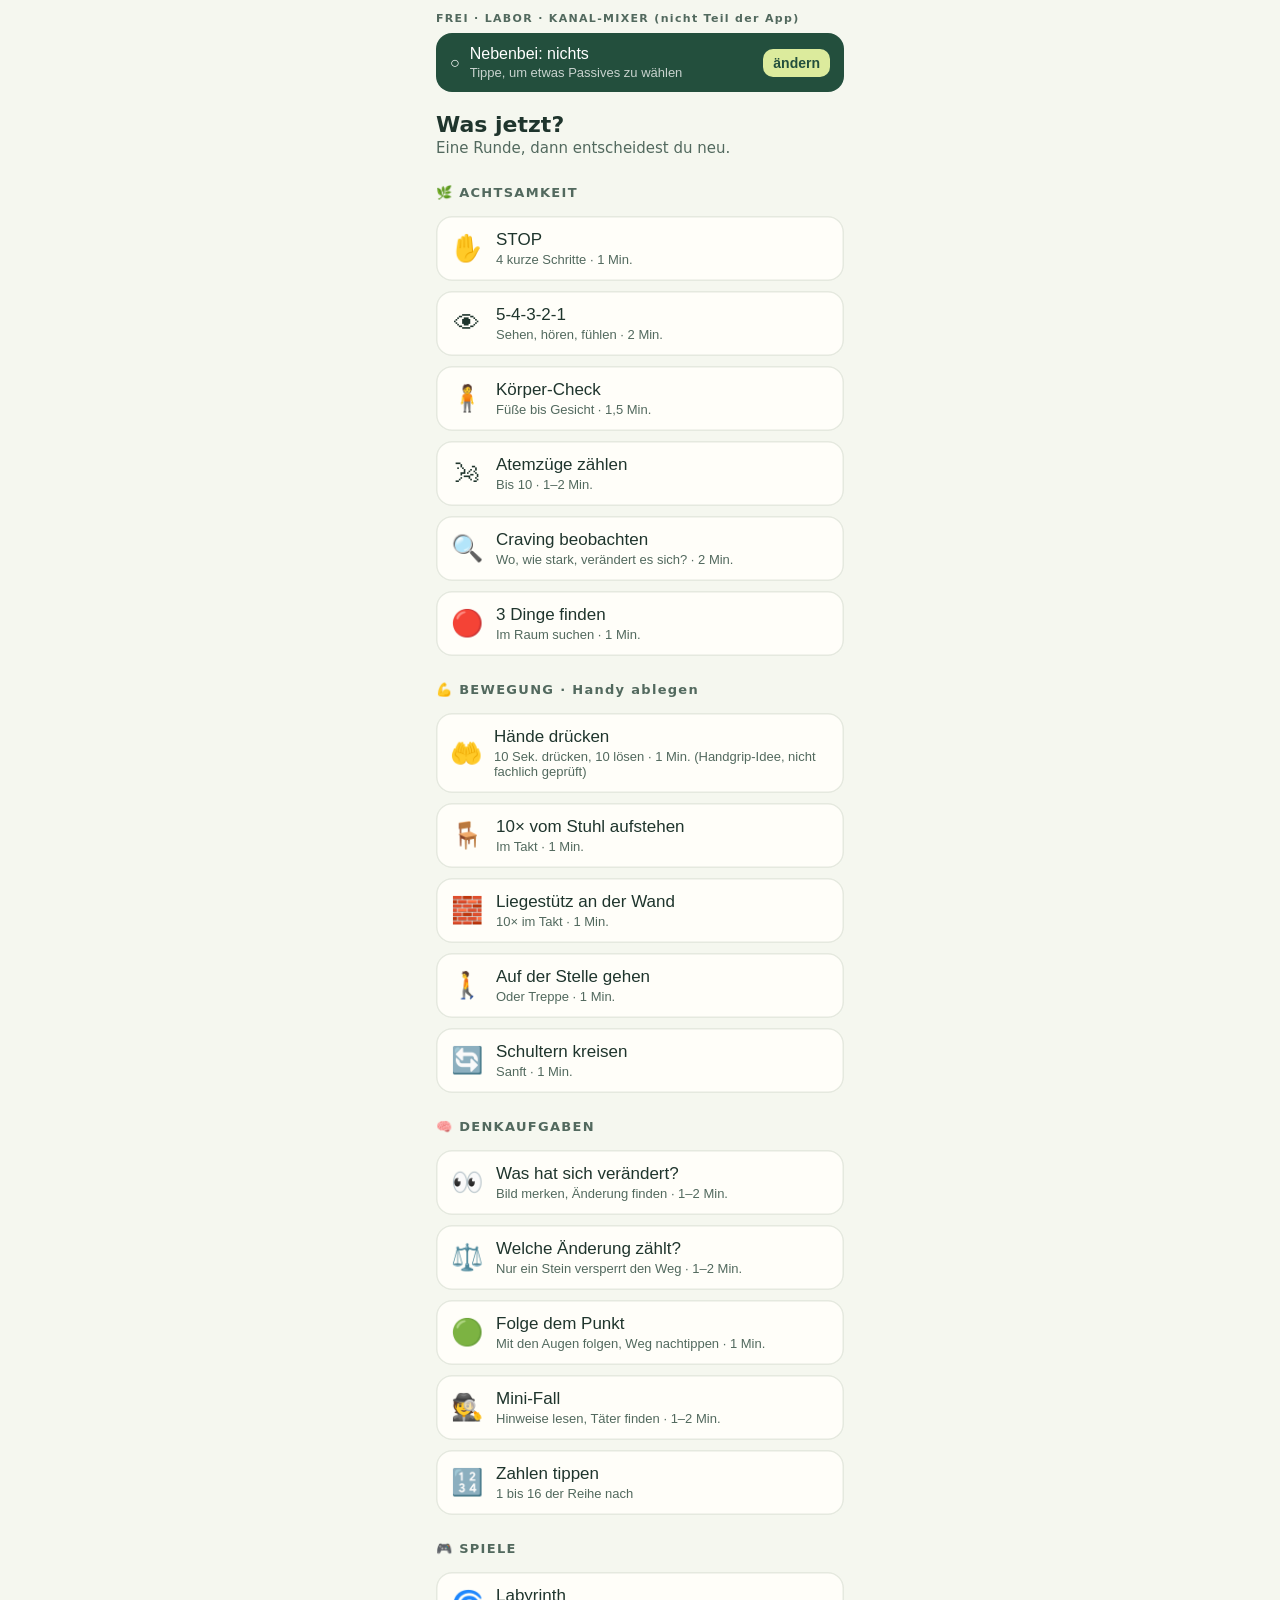
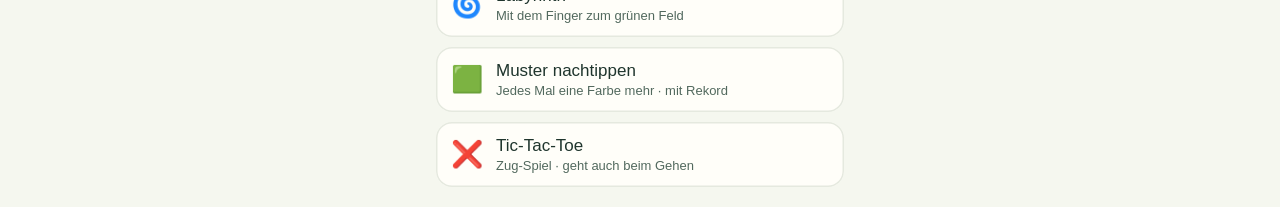
==== commit ff73baca: "Labor-Mixer: Muster nachtippen wächst um 1 Farbe pro Runde, persönlicher Rekord Co-Authored-By: Clau" ====
--- a/lab/mixer.html
+++ b/lab/mixer.html
@@ -115,7 +115,7 @@
  {id:'case',dir:'denk',ic:'🕵️',n:'Mini-Fall',d:'Hinweise lesen, Täter finden · 1–2 Min.'},
  {id:'nums',dir:'denk',ic:'🔢',n:'Zahlen tippen',d:'1 bis 16 der Reihe nach'},
  {id:'maze',dir:'spiel',ic:'🌀',n:'Labyrinth',d:'Mit dem Finger zum grünen Feld'},
- {id:'simon',dir:'spiel',ic:'🟩',n:'Muster nachtippen',d:'Farben merken und nachtippen'},
+ {id:'simon',dir:'spiel',ic:'🟩',n:'Muster nachtippen',d:'Jedes Mal eine Farbe mehr · mit Rekord'},
  {id:'ttt',dir:'spiel',ic:'❌',n:'Tic-Tac-Toe',d:'Zug-Spiel · geht auch beim Gehen',turns:1}
 ];
 function blockedReason(a){
@@ -225,12 +225,17 @@
 function simon(){head('Muster nachtippen','Schau zu, dann tippe die Farben in derselben Reihenfolge.');
   const cols=['#3f8f6b','#d9b44a','#c96a5a','#5a7fc9'],box=document.createElement('div');box.className='simon';const pads=cols.map((c,i)=>{const b=document.createElement('button');b.className='pad';b.style.background=c;box.appendChild(b);return b});
   stage.appendChild(box);const m=document.createElement('div');m.className='big';stage.appendChild(m);
-  let seq=[],inp=0,lock=true,len=3;const flash=(i,ms=420)=>new Promise(r=>{pads[i].classList.add('on');setTimeout(()=>{pads[i].classList.remove('on');setTimeout(r,180)},ms)});
-  const show=async()=>{lock=true;m.textContent='Schau zu …';await new Promise(r=>setTimeout(r,500));for(const i of seq)await flash(i);m.textContent='Du bist dran.';inp=0;lock=false};
-  const newSeq=()=>{seq=[...Array(len)].map(()=>Math.floor(Math.random()*4));show()};
-  pads.forEach((p,i)=>p.onclick=async()=>{if(lock)return;flash(i,200);if(i!==seq[inp]){lock=true;m.textContent='Fast. Nochmal dasselbe.';setTimeout(show,900);return}
-    if(++inp===seq.length){lock=true;if(len>=5){endRound('Schön gemerkt.')}else{len++;m.textContent='Gut. Eins mehr.';setTimeout(newSeq,800)}}});
-  newSeq()}
+  let seq=[],inp=0,lock=true;const flash=(i,ms=420)=>new Promise(r=>{pads[i].classList.add('on');setTimeout(()=>{pads[i].classList.remove('on');setTimeout(r,180)},ms)});
+  let rec=0;try{rec=+localStorage.getItem('frei-simon-rekord')||0}catch(e){}
+  const info=document.createElement('div');info.className='sub';info.id='sinfo';info.style.cssText='display:flex;justify-content:space-between;font-weight:600;margin:0 0 10px';stage.insertBefore(info,box);
+  const upd=()=>{info.innerHTML=`<span>Reihe: ${seq.length}</span><span>🏆 Rekord: ${rec}</span>`};
+  const speed=()=>Math.max(220,420-seq.length*15);
+  const show=async()=>{lock=true;upd();m.textContent='Schau zu …';await new Promise(r=>setTimeout(r,600));for(const i of seq)await flash(i,speed());m.textContent='Du bist dran.';inp=0;lock=false};
+  const grow=()=>{seq.push(Math.floor(Math.random()*4));show()};
+  pads.forEach((p,i)=>p.onclick=()=>{if(lock)return;flash(i,180);
+    if(i!==seq[inp]){lock=true;const got=seq.length-1;let txt;if(got>rec){rec=got;try{localStorage.setItem('frei-simon-rekord',rec)}catch(e){}txt=`🏆 Neuer Rekord: ${got}!`}else txt=`Diesmal ${got} · Dein Rekord ${rec}`;upd();return endRound(txt)}
+    if(++inp===seq.length){lock=true;m.textContent='Gut. Eine Farbe mehr.';setTimeout(grow,700)}});
+  seq=[Math.floor(Math.random()*4),Math.floor(Math.random()*4)];grow()}
 /* 3 rote Dinge */
 function red(){const colors=['rote','blaue','grüne','runde','eckige'];const c=colors[Math.floor(Math.random()*colors.length)];
   head(`3 ${c} Dinge`,'Leg das Handy kurz weg. Schau dich um und finde drei.');
